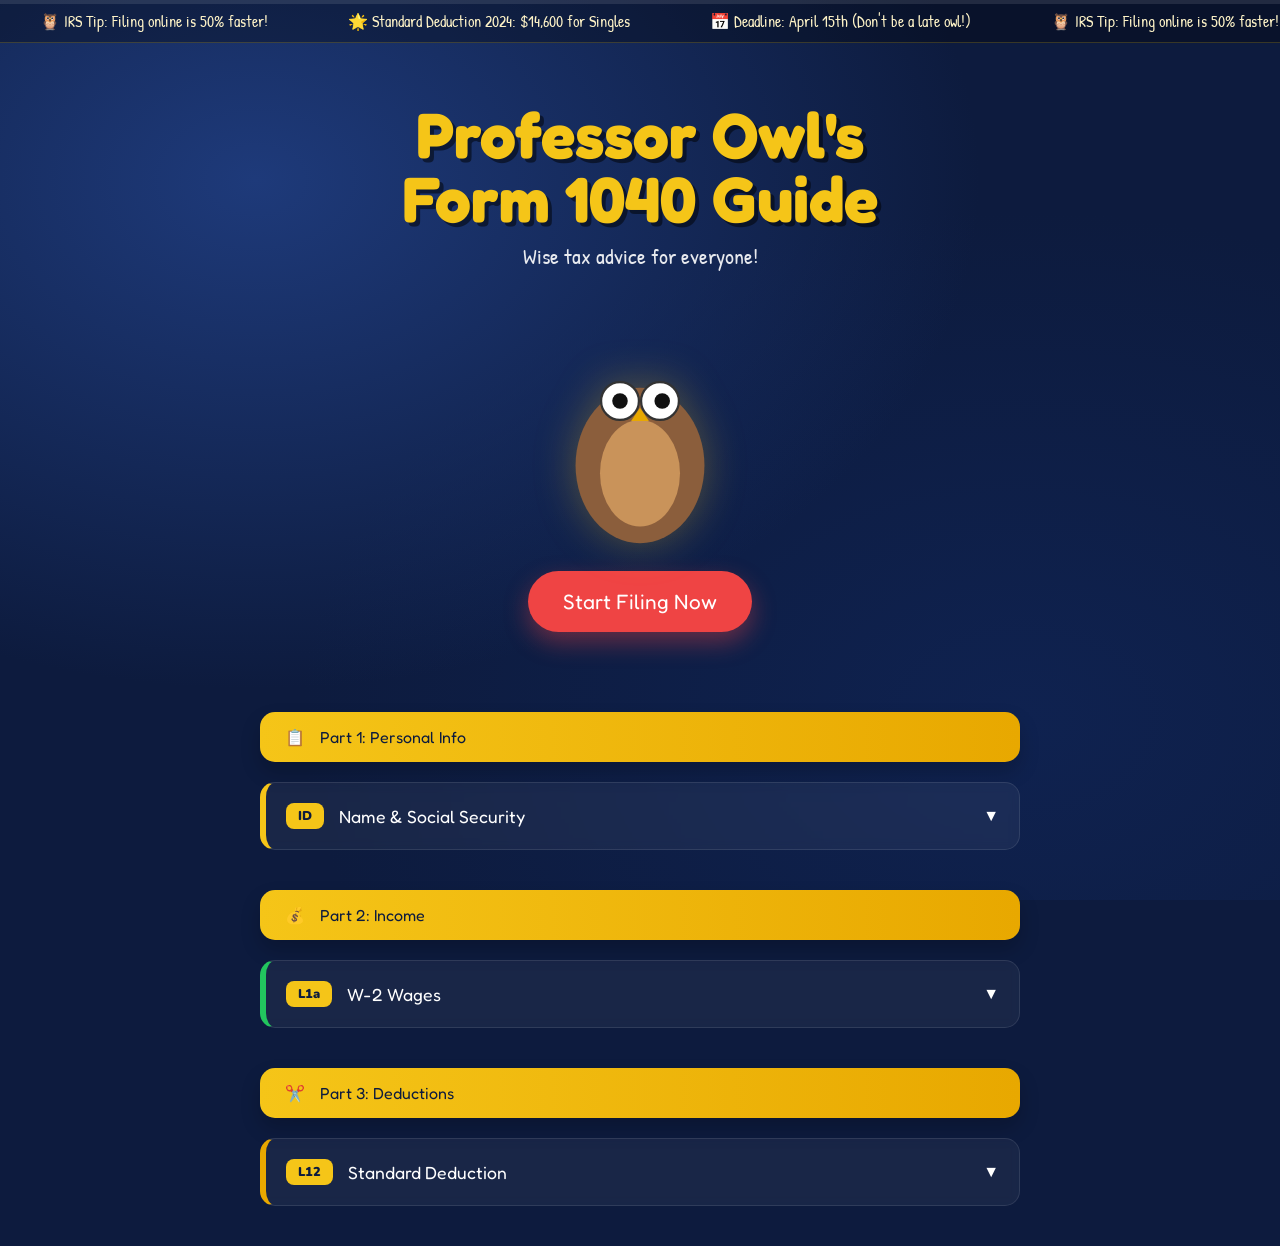
==== 1040-Schedules.html @ a59403cf "Create 1040-Schedules.html" ====
<!DOCTYPE html>
<html lang="en">
<head>
    <meta charset="UTF-8">
    <meta name="viewport" content="width=device-width, initial-scale=1.0">
    <title>🦉 Professor Owl's Form 1040 Guide — File Your Taxes Like a Pro!</title>
    <link href="https://fonts.googleapis.com/css2?family=Fredoka+One&family=Nunito:wght@400;600;700;800&family=Patrick+Hand&display=swap" rel="stylesheet">
    <style>
        :root {
            --navy: #0d1b3e;
            --blue: #1a3a6e;
            --gold: #f5c518;
            --amber: #e8a800;
            --green: #22c55e;
            --red: #ef4444;
            --cream: #fffbeb;
            --light: #e0f0ff;
            --white: #ffffff;
            --shadow: rgba(0,0,0,0.35);
        }

        * { box-sizing: border-box; margin: 0; padding: 0; }

        body {
            font-family: 'Nunito', sans-serif;
            background: var(--navy);
            color: var(--white);
            min-height: 100vh;
            overflow-x: hidden;
            scroll-behavior: smooth;
        }

        /* Animated Background */
        body::before {
            content: '';
            position: fixed;
            inset: 0;
            background: 
                radial-gradient(ellipse at 20% 20%, #1e3a7a 0%, transparent 50%),
                radial-gradient(ellipse at 80% 80%, #0f2250 0%, transparent 50%),
                var(--navy);
            z-index: -2;
        }

        /* ===== PROGRESS BAR ===== */
        #progress-container {
            position: fixed;
            top: 0;
            left: 0;
            width: 100%;
            height: 4px;
            background: rgba(255,255,255,0.1);
            z-index: 1100;
        }
        #progress-fill {
            height: 100%;
            width: 0%;
            background: linear-gradient(90deg, var(--gold), var(--green));
            transition: width 0.3s ease;
        }

        /* ===== STICKY NAV ===== */
        #quick-nav {
            position: fixed;
            top: 4px;
            left: 0;
            right: 0;
            z-index: 1000;
            background: rgba(13, 27, 62, 0.9);
            border-bottom: 2px solid var(--gold);
            backdrop-filter: blur(12px);
            transform: translateY(-120%);
            transition: transform 0.4s cubic-bezier(0.175, 0.885, 0.32, 1.275);
            padding: 10px;
        }
        #quick-nav.visible { transform: translateY(0); }
        .nav-inner {
            max-width: 900px;
            margin: 0 auto;
            display: flex;
            justify-content: center;
            gap: 10px;
            flex-wrap: wrap;
        }
        .nav-jump {
            background: rgba(245,197,24,0.1);
            border: 1px solid var(--gold);
            color: var(--light);
            font-size: 0.75rem;
            font-weight: 800;
            padding: 6px 14px;
            border-radius: 20px;
            cursor: pointer;
            transition: 0.2s;
        }
        .nav-jump:hover { background: var(--gold); color: var(--navy); }

        /* ===== INFINITE TICKER ===== */
        .ticker-wrap {
            background: rgba(0,0,0,0.3);
            padding: 10px 0;
            overflow: hidden;
            border-bottom: 1px solid rgba(245,197,24,0.2);
        }
        .ticker {
            display: flex;
            white-space: nowrap;
            animation: tickerMove 30s linear infinite;
        }
        .ticker-item {
            font-family: 'Patrick Hand', cursive;
            padding: 0 40px;
            color: #fef3c7;
        }
        @keyframes tickerMove {
            0% { transform: translateX(0); }
            100% { transform: translateX(-50%); }
        }

        /* ===== HERO ===== */
        .hero {
            text-align: center;
            padding: 60px 20px 40px;
        }
        .hero-title {
            font-family: 'Fredoka One', cursive;
            font-size: clamp(2.5rem, 8vw, 4rem);
            color: var(--gold);
            text-shadow: 4px 4px 0px rgba(0,0,0,0.5);
            line-height: 1;
            margin-bottom: 10px;
        }
        .hero-sub {
            font-family: 'Patrick Hand', cursive;
            font-size: 1.4rem;
            margin-bottom: 30px;
            opacity: 0.9;
        }

        /* ===== OWL SVG ANIMATION ===== */
        .owl-container {
            width: 200px;
            margin: 0 auto;
            filter: drop-shadow(0 0 20px rgba(245,197,24,0.3));
            animation: owlFloat 4s ease-in-out infinite;
        }
        @keyframes owlFloat {
            0%, 100% { transform: translateY(0) rotate(-2deg); }
            50% { transform: translateY(-15px) rotate(2deg); }
        }

        /* ===== CARDS & SECTIONS ===== */
        .section-container {
            max-width: 800px;
            margin: 0 auto 40px;
            padding: 0 20px;
        }
        .part-divider {
            background: linear-gradient(90deg, var(--gold), var(--amber));
            color: var(--navy);
            padding: 15px 25px;
            border-radius: 15px;
            font-family: 'Fredoka One', cursive;
            margin: 40px 0 20px;
            display: flex;
            align-items: center;
            gap: 15px;
            box-shadow: 0 10px 20px rgba(0,0,0,0.2);
        }

        .line-card {
            background: rgba(255, 255, 255, 0.05);
            backdrop-filter: blur(5px);
            border: 1px solid rgba(255, 255, 255, 0.1);
            border-left: 6px solid var(--gold);
            border-radius: 15px;
            margin-bottom: 15px;
            overflow: hidden;
            transition: 0.3s ease;
        }
        .line-card:hover { transform: scale(1.01); background: rgba(255, 255, 255, 0.08); }
        
        .line-header {
            padding: 20px;
            display: flex;
            align-items: center;
            cursor: pointer;
            justify-content: space-between;
        }
        .line-info { display: flex; align-items: center; gap: 15px; }
        .line-num {
            background: var(--gold);
            color: var(--navy);
            font-weight: 900;
            padding: 4px 12px;
            border-radius: 8px;
            font-size: 0.8rem;
        }
        .line-title { font-family: 'Fredoka One', cursive; font-size: 1.1rem; }
        
        .line-body {
            max-height: 0;
            overflow: hidden;
            transition: max-height 0.5s cubic-bezier(0, 1, 0, 1);
            padding: 0 20px;
        }
        .line-body.open {
            max-height: 1000px;
            padding: 0 20px 20px;
            transition: max-height 1s ease-in-out;
        }

        /* ===== CALL TO ACTION ===== */
        .cta-btn {
            display: inline-block;
            background: var(--red);
            color: white;
            padding: 18px 35px;
            border-radius: 50px;
            font-family: 'Fredoka One', cursive;
            text-decoration: none;
            font-size: 1.3rem;
            box-shadow: 0 10px 25px rgba(239, 68, 68, 0.4);
            transition: 0.3s;
            margin-top: 20px;
        }
        .cta-btn:hover { transform: translateY(-5px); box-shadow: 0 15px 30px rgba(239, 68, 68, 0.6); }

        /* Mobile Adjustments */
        @media (max-width: 600px) {
            .hero-title { font-size: 2rem; }
            .nav-inner span { display: none; }
        }
    </style>
</head>
<body>

<div id="progress-container"><div id="progress-fill"></div></div>

<nav id="quick-nav">
    <div class="nav-inner">
        <button class="nav-jump" onclick="jumpTo('part1')">📋 Personal</button>
        <button class="nav-jump" onclick="jumpTo('part2')">💰 Income</button>
        <button class="nav-jump" onclick="jumpTo('part3')">✂️ Deductions</button>
        <button class="nav-jump" onclick="jumpTo('part4')">🎉 Result</button>
    </div>
</nav>

<div class="ticker-wrap">
    <div class="ticker">
        <div class="ticker-item">🦉 IRS Tip: Filing online is 50% faster!</div>
        <div class="ticker-item">🌟 Standard Deduction 2024: $14,600 for Singles</div>
        <div class="ticker-item">📅 Deadline: April 15th (Don't be a late owl!)</div>
        <!-- Duplicate for seamless loop -->
        <div class="ticker-item">🦉 IRS Tip: Filing online is 50% faster!</div>
        <div class="ticker-item">🌟 Standard Deduction 2024: $14,600 for Singles</div>
        <div class="ticker-item">📅 Deadline: April 15th (Don't be a late owl!)</div>
    </div>
</div>

<header class="hero">
    <h1 class="hero-title">Professor Owl's<br>Form 1040 Guide</h1>
    <p class="hero-sub">Wise tax advice for everyone!</p>
    
    <div class="owl-container">
        <!-- Re-using your excellent SVG -->
        <svg viewBox="0 0 180 220" xmlns="http://www.w3.org/2000/svg">
            <ellipse cx="90" cy="148" rx="58" ry="70" fill="#8b5e3c"/>
            <ellipse cx="90" cy="155" rx="36" ry="48" fill="#c9935a"/>
            <circle cx="72" cy="90" r="17" fill="white" stroke="#333" stroke-width="2"/>
            <circle cx="108" cy="90" r="17" fill="white" stroke="#333" stroke-width="2"/>
            <circle cx="72" cy="90" r="7" fill="#111"/>
            <circle cx="110" cy="90" r="7" fill="#111"/>
            <polygon points="90,96 82,108 98,108" fill="#e8a800"/>
        </svg>
    </div>

    <a href="#" class="cta-btn">Start Filing Now</a>
</header>

<main class="section-container">
    <div id="part1" class="part-divider"><span>📋</span> Part 1: Personal Info</div>
    
    <div class="line-card">
        <div class="line-header" onclick="toggleCard(this)">
            <div class="line-info">
                <span class="line-num">ID</span>
                <span class="line-title">Name & Social Security</span>
            </div>
            <span>▼</span>
        </div>
        <div class="line-body">
            <p>Make sure your name matches your Social Security card <strong>exactly</strong>. Even a missing middle initial can cause a "hoot" of a delay!</p>
        </div>
    </div>

    <div id="part2" class="part-divider"><span>💰</span> Part 2: Income</div>
    
    <div class="line-card" style="border-left-color: var(--green);">
        <div class="line-header" onclick="toggleCard(this)">
            <div class="line-info">
                <span class="line-num">L1a</span>
                <span class="line-title">W-2 Wages</span>
            </div>
            <span>▼</span>
        </div>
        <div class="line-body">
            <p>Grab your W-2 and look at <strong>Box 1</strong>. This is your total taxable income from your employer.</p>
        </div>
    </div>

    <div id="part3" class="part-divider"><span>✂️</span> Part 3: Deductions</div>
    
    <div class="line-card" style="border-left-color: var(--amber);">
        <div class="line-header" onclick="toggleCard(this)">
            <div class="line-info">
                <span class="line-num">L12</span>
                <span class="line-title">Standard Deduction</span>
            </div>
            <span>▼</span>
        </div>
        <div class="line-body">
            <p>For 2024, most people take the "standard" path. It's a flat amount the IRS lets you subtract from your income—no receipts required!</p>
        </div>
    </div>
</main>

<script>
    function toggleCard(header) {
        const body = header.nextElementSibling;
        const icon = header.querySelector('span:last-child');
        
        body.classList.toggle('open');
        icon.style.transform = body.classList.contains('open') ? 'rotate(180deg)' : 'rotate(0deg)';
        
        updateProgress();
    }

    function updateProgress() {
        const total = document.querySelectorAll('.line-body').length;
        const opened = document.querySelectorAll('.line-body.open').length;
        const percentage = (opened / total) * 100;
        document.getElementById('progress-fill').style.width = percentage + '%';
    }

    function jumpTo(id) {
        const el = document.getElementById(id);
        const offset = 80;
        const bodyRect = document.body.getBoundingClientRect().top;
        const elementRect = el.getBoundingClientRect().top;
        const elementPosition = elementRect - bodyRect;
        const offsetPosition = elementPosition - offset;

        window.scrollTo({
            top: offsetPosition,
            behavior: 'smooth'
        });
    }

    window.addEventListener('scroll', () => {
        const nav = document.getElementById('quick-nav');
        if (window.scrollY > 400) {
            nav.classList.add('visible');
        } else {
            nav.classList.remove('visible');
        }
    });
</script>

</body>
</html>
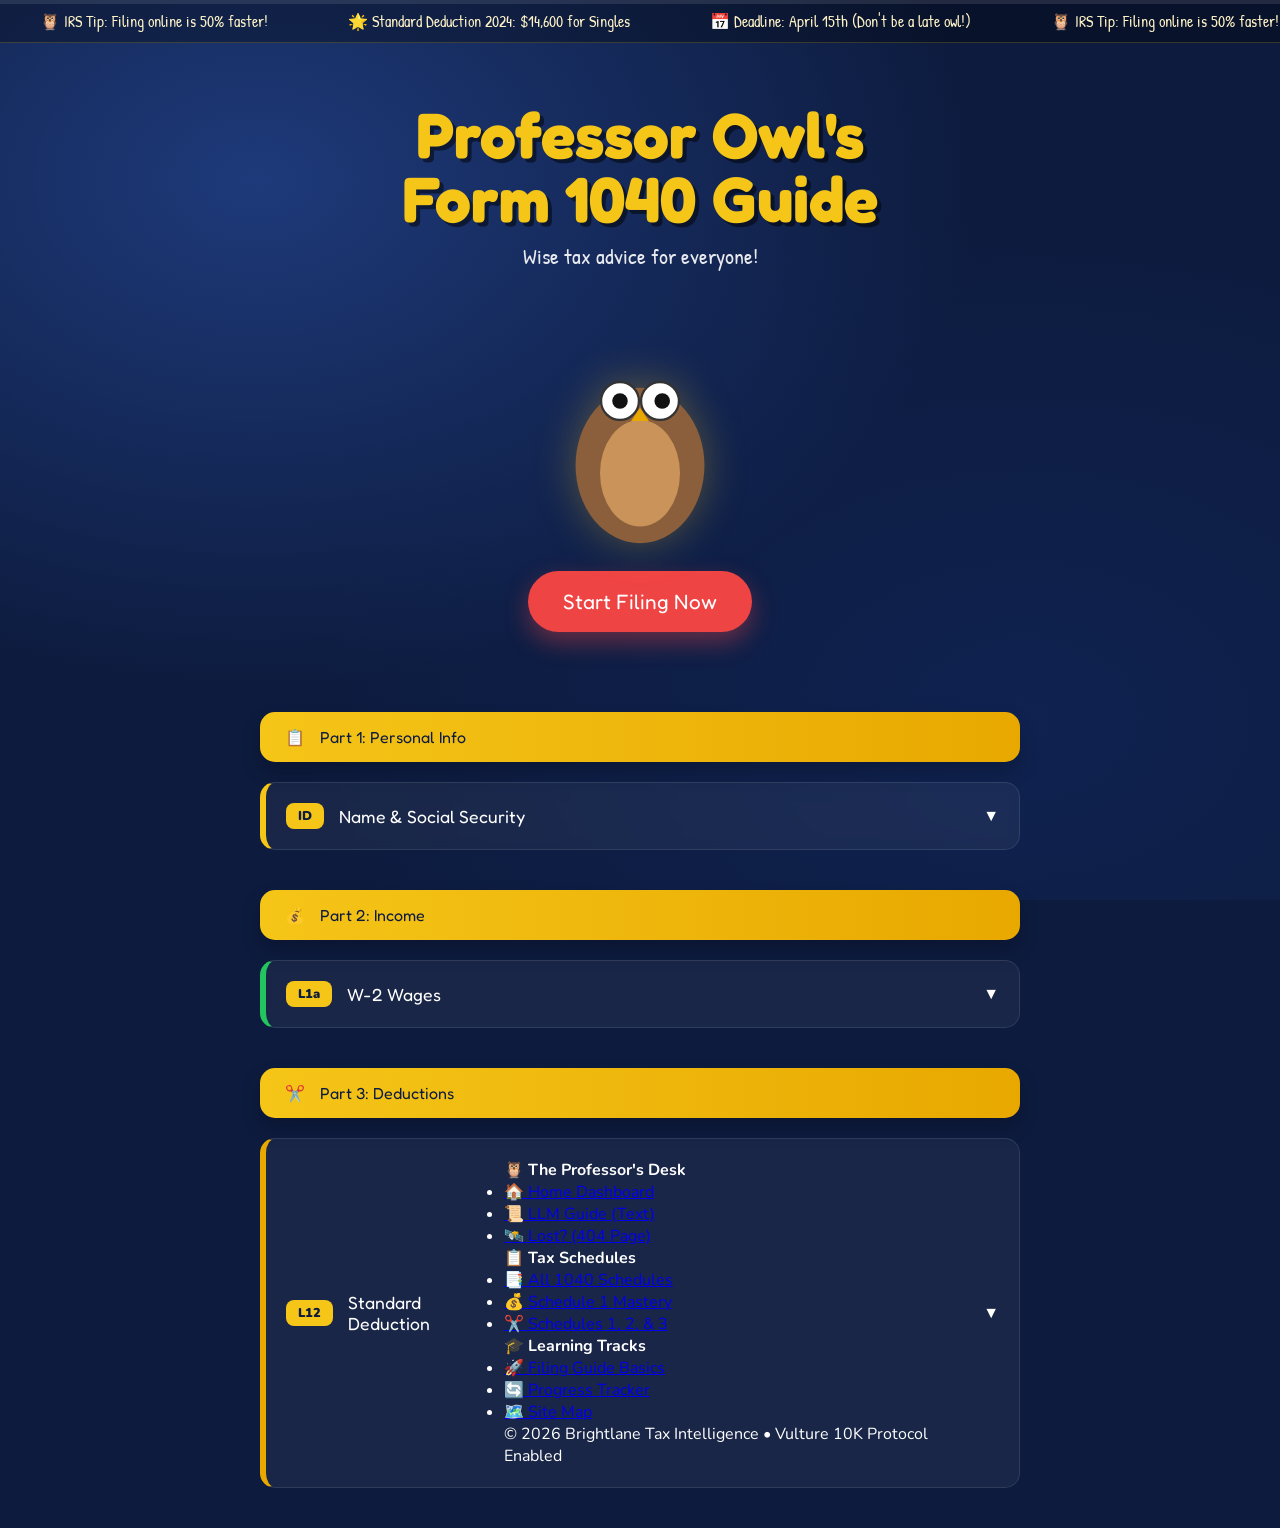
==== commit 616c3769: "Add footer with navigation links and copyright Added footer section with links and copyright informa" ====
--- a/1040-Schedules.html
+++ b/1040-Schedules.html
@@ -317,6 +317,37 @@
                 <span class="line-num">L12</span>
                 <span class="line-title">Standard Deduction</span>
             </div>
+            <footer>
+    <div class="footer-grid">
+        <div class="footer-col">
+            <h4>🦉 The Professor's Desk</h4>
+            <ul class="footer-links">
+                <li><a href="index.html">🏠 Home Dashboard</a></li>
+                <li><a href="llms.txt">📜 LLM Guide (Text)</a></li>
+                <li><a href="404.html">🛰️ Lost? (404 Page)</a></li>
+            </ul>
+        </div>
+        <div class="footer-col">
+            <h4>📋 Tax Schedules</h4>
+            <ul class="footer-links">
+                <li><a href="1040-Schedules.html">📑 All 1040 Schedules</a></li>
+                <li><a href="schedule1.html">💰 Schedule 1 Mastery</a></li>
+                <li><a href="form-1040-schedules-1-2-3.html">✂️ Schedules 1, 2, & 3</a></li>
+            </ul>
+        </div>
+        <div class="footer-col">
+            <h4>🎓 Learning Tracks</h4>
+            <ul class="footer-links">
+                <li><a href="howtofiel2.html">🚀 Filing Guide Basics</a></li>
+                <li><a href="howcontinue.html">🔄 Progress Tracker</a></li>
+                <li><a href="sitemap.xml">🗺️ Site Map</a></li>
+            </ul>
+        </div>
+    </div>
+    <div class="footer-bottom">
+        <p>&copy; 2026 Brightlane Tax Intelligence • Vulture 10K Protocol Enabled</p>
+    </div>
+</footer>
             <span>▼</span>
         </div>
         <div class="line-body">
